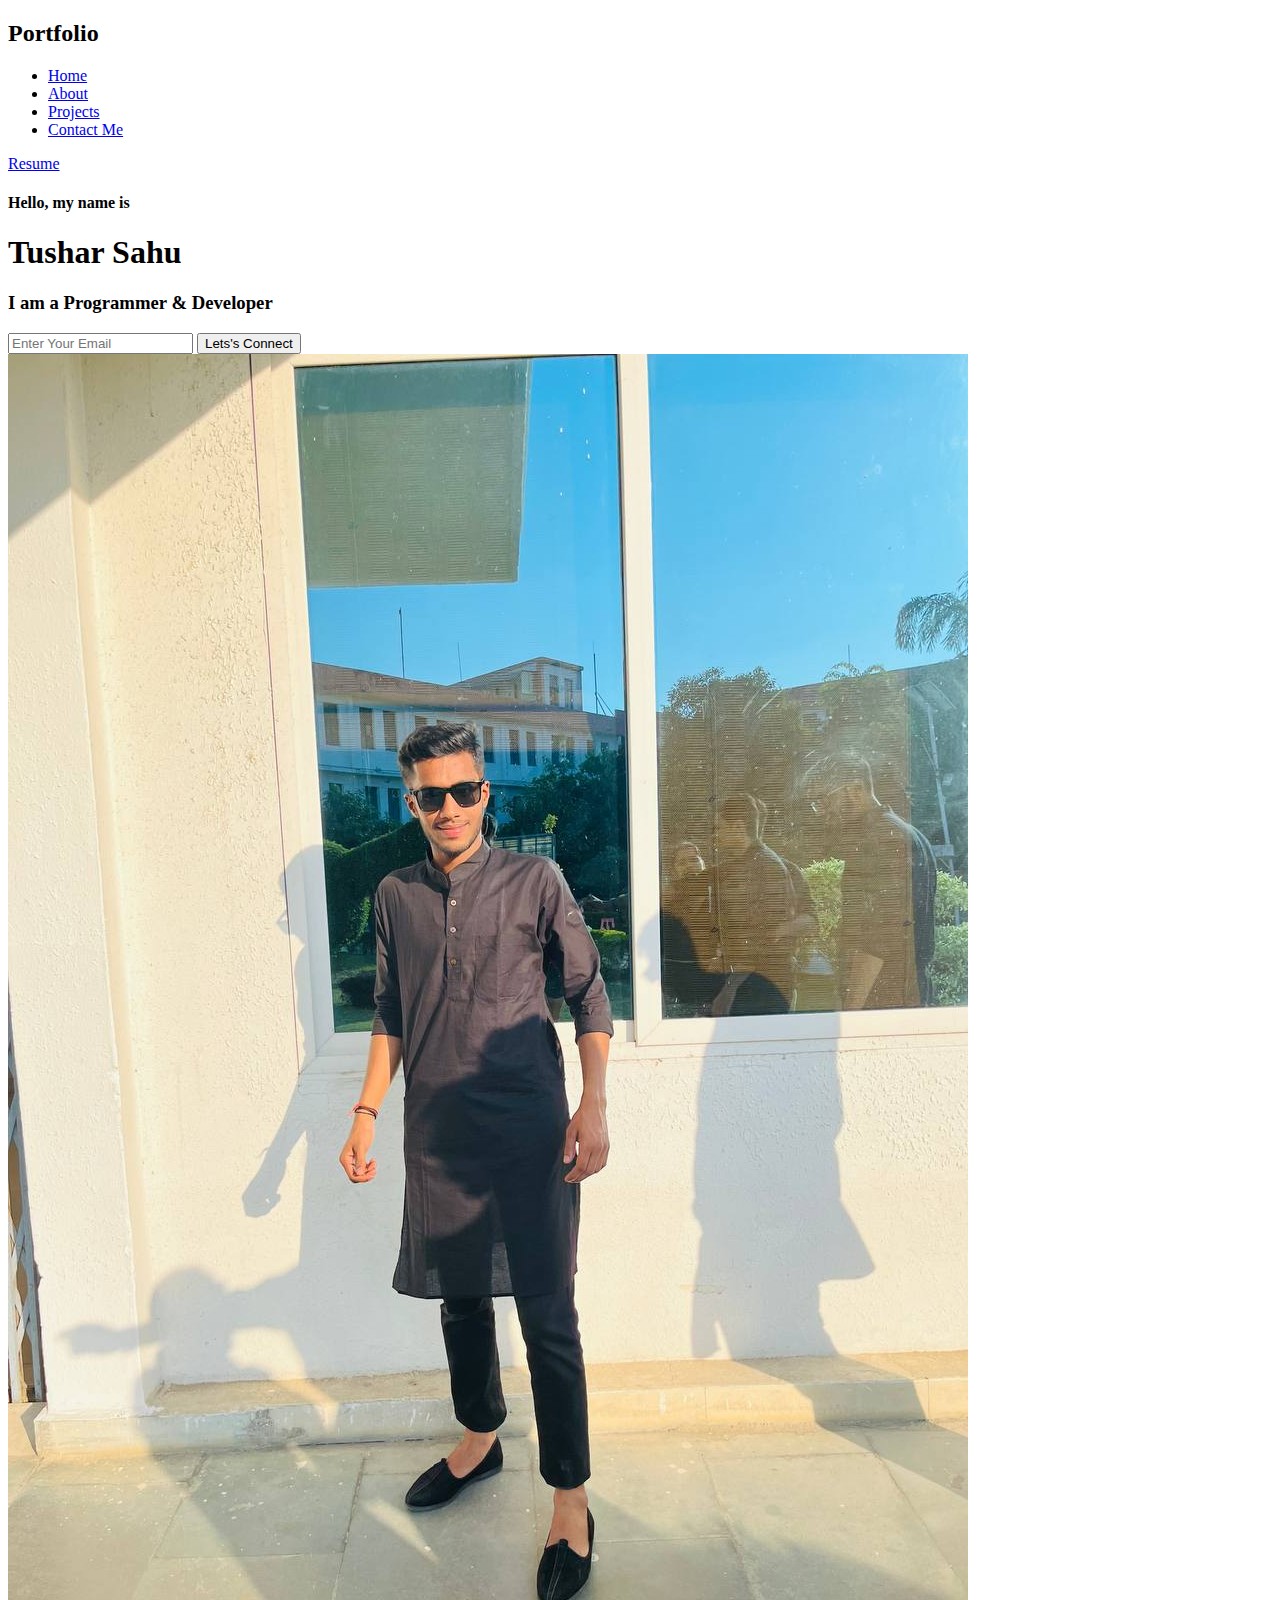
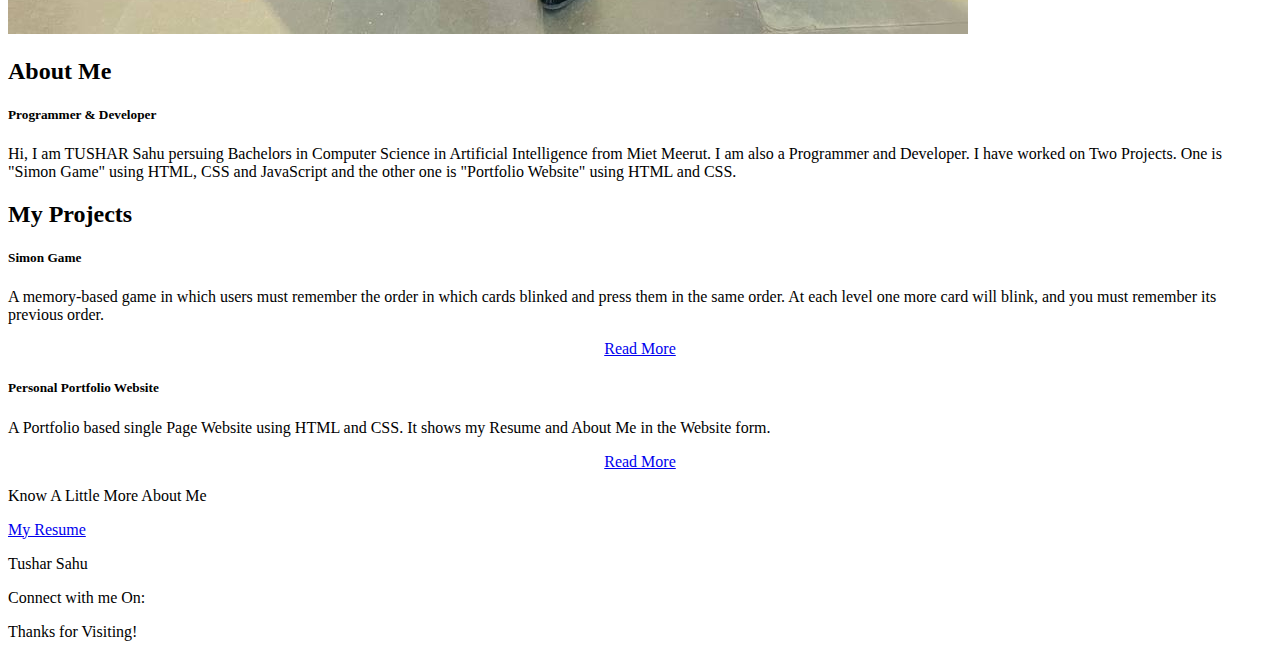
==== index.html @ 695680e6 "Update and rename pw.html to index.html" ====
<!DOCTYPE html>
<html>

<head>
    <title>Portfolio Website</title>
    <link rel="stylesheet" type="text/css" href="C:\Users\TUSHAR\Desktop\tushar\styles.css" />
    <link rel="preconnect" href="https://fonts.google.com" />
    <link href="https://fonts.googleapis.com/css2?family=Josefin+Sans:ital,wght@0,100;0,200;0,300;0,400;0,500;0,600;0,700;1,100;1,200;1,300;1,400;1,500;1,600;1,700&display=swap" rel="stylesheet" />

    <link rel="stylesheet" href="https://cdnjs.cloudflare.com/ajax/libs/font-awesome/6.2.1/css/all.min.css" integrity="sha512-MV7K8+y+gLIBoVD59lQIYicR65iaqukzvf/nwasF0nqhPay5w/9lJmVM2hMDcnK1OnMGCdVK+iQrJ7lzPJQd1w==" crossorigin="anonymous" referrerpolicy="no-referrer"
    />
</head>

<body>
    <! ----hero Section start---->
    <div class="hero">
        <nav>
            <h2 class="logo">Portfo<span>lio</span></a>
            </h2>
            <ul>
                <li><a href="index.html">Home</a></li>
                <li><a href="#about">About</a></li>
                <li><a href="#projects">Projects</a></li>

                <li><a href="#contact">Contact Me</a></li>
            </ul>
            <a target="_blank" href="https://drive.google.com/file/d/1-eAgjXFrs5FPH6Qx-sFfSNv0bBXKA8BV/view?usp=drive_link" class="btn">Resume</a>
        </nav>
        <div class="content">
            <h4>Hello, my name is</h4>
            <h1>Tushar<span> Sahu</span></h1>
            <h3>I am a Programmer & Developer</h3>
            <div class="newslatter">
                <form>
                    <input type="email" name="email" id="mail" placeholder="Enter Your Email">
                    <input type="submit" name="submit" value="Lets's Connect">
                </form>
            </div>
        </div>
    </div>
    <!--About Section Start-->
    <section id="about" class="about">
        <div class="main">
            <img src="sahu.jpg" alt="Profile Image">
            <div class="about-text">
                <h2>About Me</h2>
                <h5>Programmer<span> & Developer</span></h5>
                <p>Hi, I am TUSHAR Sahu persuing Bachelors in Computer Science in Artificial Intelligence from Miet Meerut. I am also a Programmer and Developer. I have worked on Two Projects. One is "Simon Game" using HTML, CSS and JavaScript and the other
                    one is "Portfolio Website" using HTML and CSS.</p>
            </div>
        </div>
    </section>
    <!--Projects Section Start-->
    <div id="projects" class="projects">
        <div class="title">
            <h2>My Projects</h2>
        </div>
        <div class="box">
            <div class="card">
                <i class="fa-solid fa-gamepad"></i>
                <h5>Simon Game</h5>
                <div class="pra">
                    <p>
                        A memory-based game in which users must remember the order in which cards blinked and press them in the same order. At each level one more card will blink, and you must remember its previous order.
                    </p>
                    <p style="text-align: center;">
                        <a class="button" href="https://sahu-tush.github.io/SIMON-GAME/">Read More</a>
                    </p>
                </div>
            </div>
            <div class="card">
                <i class="fa-solid fa-briefcase"></i>
                <h5>Personal Portfolio Website</h5>
                <div class="pra">
                    <p>
                        A Portfolio based single Page Website using HTML and CSS. It shows my Resume and About Me in the Website form.
                    </p>
                    <p style="text-align: center;">
                        <a class="button" href="#">Read More</a>
                    </p>
                </div>
            </div>
        </div>
    </div>
    <!--Contact Me-->
    <div class="contact-me">
        <p>Know A Little More About Me</p>
        <a target="_blank" class="button-two" href="https://drive.google.com/file/d/1-eAgjXFrs5FPH6Qx-sFfSNv0bBXKA8BV/view?usp=drive_link">My Resume</a>
    </div>
    <!--Footer Start-->
    <footer id="contact">
        <p>Tushar Sahu</p>
        <p>Connect with me On:</p>
        <div class="social">
            <a href="https://github.com/SAHU-TUSH"><i class="fa-brands fa-github"></i></a>
            <a href="https://www.codingninjas.com/studio/profile/89727eab-53a9-4434-a4d4-520450b272b6"><i class="fa-solid fa-code"></i></a>
            <a target="_blank" href="https://www.linkedin.com/in/tushar-sahu-950265205/"><i class="fa-brands fa-linkedin"></i></a>
        </div>
        <p class="end">Thanks for Visiting!</p>
    </footer>
</body>

</html>
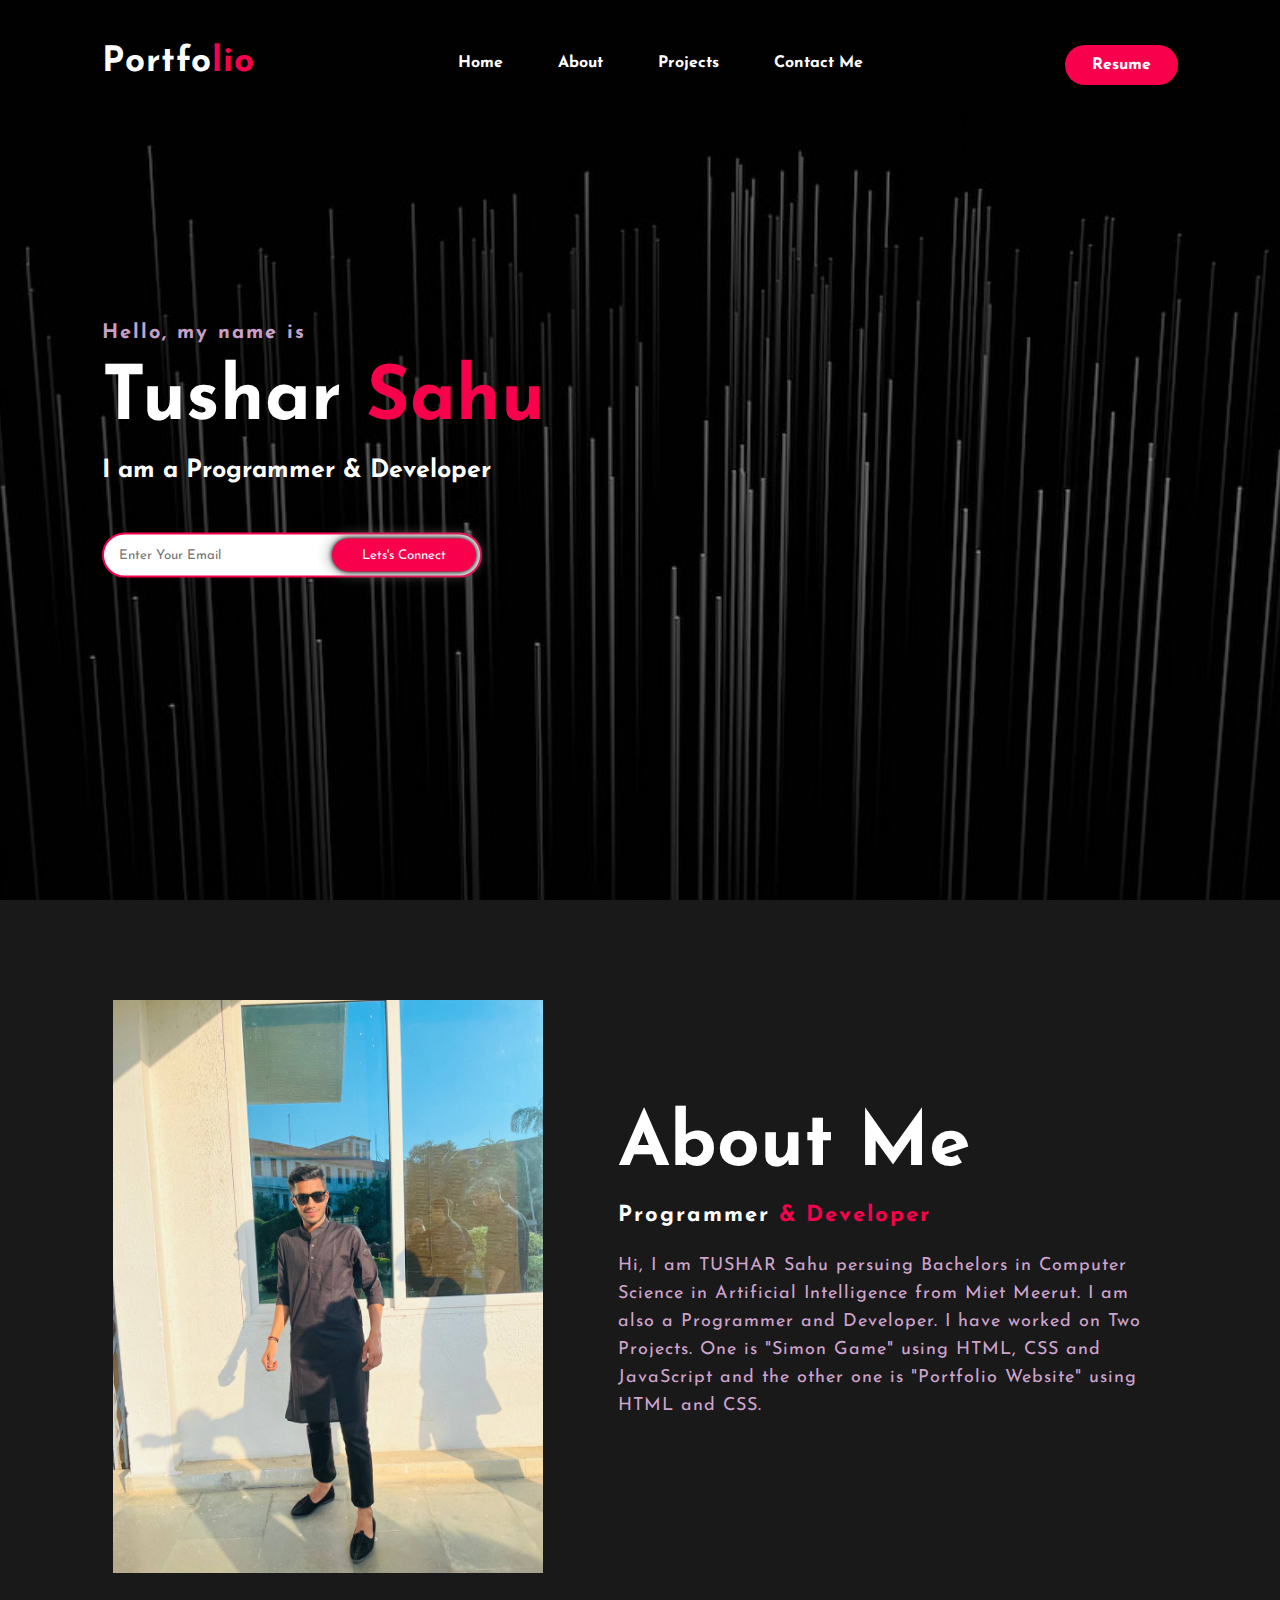
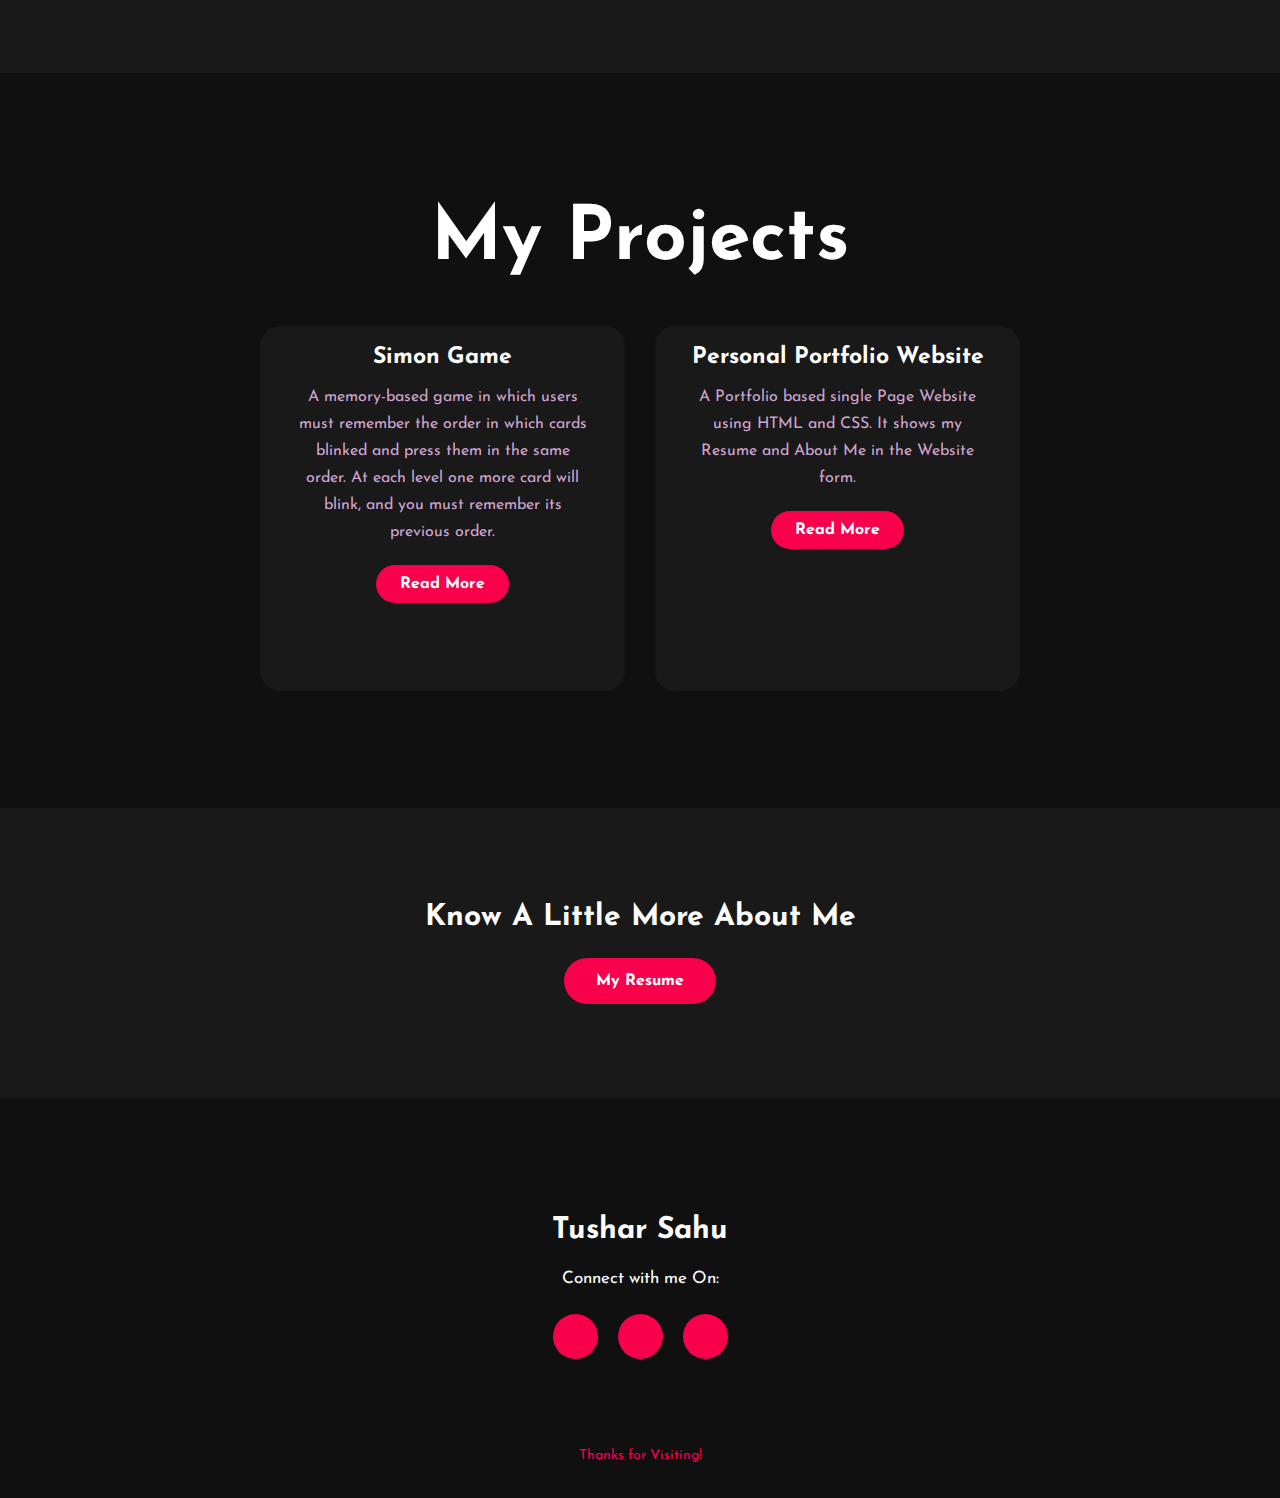
==== commit 76e6e780: "Update index.html" ====
--- a/index.html
+++ b/index.html
@@ -3,7 +3,7 @@
 
 <head>
     <title>Portfolio Website</title>
-    <link rel="stylesheet" type="text/css" href="C:\Users\TUSHAR\Desktop\tushar\styles.css" />
+    <link rel="stylesheet" type="text/css" href="styles.css">
     <link rel="preconnect" href="https://fonts.google.com" />
     <link href="https://fonts.googleapis.com/css2?family=Josefin+Sans:ital,wght@0,100;0,200;0,300;0,400;0,500;0,600;0,700;1,100;1,200;1,300;1,400;1,500;1,600;1,700&display=swap" rel="stylesheet" />
 
--- a/styles.css
+++ b/styles.css
@@ -0,0 +1,347 @@
+* {
+    padding: 0;
+    margin: 0;
+    font-family: 'Josefin Sans', sans-serif;
+    box-sizing: border-box;
+    scroll-behavior: smooth;
+}
+
+.hero {
+    height: 100vh;
+    width: 100%;
+    background-image: url("back (1).jpg");
+    background-size: cover;
+    background-position: center;
+}
+
+nav {
+    display: flex;
+    back (1).jpg align-items: center;
+    justify-content: space-between;
+    padding-top: 45px;
+    padding-left: 8%;
+    padding-right: 8%;
+}
+
+.logo {
+    color: white;
+    font-size: 35px;
+    letter-spacing: 1px;
+    cursor: pointer;
+}
+
+span {
+    color: #f9004d;
+}
+
+nav ul li {
+    list-style-type: none;
+    display: inline-block;
+    padding: 10px 25px;
+}
+
+nav ul li a {
+    color: white;
+    text-decoration: none;
+    font-weight: bold;
+    text-transform: capitalize;
+}
+
+nav ul li a:hover {
+    color: #f9004d;
+    transition: .4s;
+}
+
+.btn {
+    background-color: #f9004d;
+    color: white;
+    text-decoration: none;
+    border: 2px solid transparent;
+    font-weight: bold;
+    padding: 10px 25px;
+    border-radius: 30px;
+    transition: transform .4s;
+}
+
+.btn:hover {
+    transform: scale(1.2);
+}
+
+.content {
+    position: absolute;
+    top: 50%;
+    left: 8%;
+    transform: translateY(-50%);
+}
+
+h1 {
+    color: white;
+    margin: 20px 0px 20px;
+    font-size: 75px;
+}
+
+h3 {
+    color: white;
+    font-size: 25px;
+    margin-bottom: 50px;
+}
+
+h4 {
+    color: #fcfc;
+    letter-spacing: 2px;
+    font-size: 20px;
+}
+
+.newslatter form {
+    width: 380px;
+    max-width: 100%;
+    position: relative;
+}
+
+.newslatter form input:first-child {
+    display: inline-block;
+    width: 100%;
+    padding: 14px 130px 14px 15px;
+    border: 2px solid #f9004d;
+    outline: none;
+    border-radius: 30px;
+}
+
+.newslatter form input:last-child {
+    position: absolute;
+    display: inline-block;
+    outline: none;
+    border: none;
+    padding: 10px 30px;
+    border-radius: 30px;
+    background-color: #f9004d;
+    color: white;
+    box-shadow: 0px 0px 5px #000, 0px 0px 15px #858585;
+    top: 6px;
+    right: 6px;
+}
+
+.about {
+    width: 100%;
+    padding: 100px 0px;
+    background-color: #191919;
+}
+
+.about img {
+    height: auto;
+    width: 430px;
+}
+
+.about-text {
+    width: 550px;
+}
+
+.main {
+    width: 1130px;
+    max-width: 95%;
+    margin: 0 auto;
+    display: flex;
+    align-items: center;
+    justify-content: space-around;
+}
+
+.about-text h2 {
+    color: white;
+    font-size: 75px;
+    text-transform: capitalize;
+    margin-bottom: 20px;
+}
+
+.about-text h5 {
+    color: white;
+    letter-spacing: 2px;
+    font-size: 22px;
+    margin-bottom: 25px;
+    text-transform: capitalize;
+}
+
+.about-text p {
+    color: #fcfc;
+    letter-spacing: 1px;
+    line-height: 28px;
+    font-size: 18px;
+    margin-bottom: 45px;
+}
+
+button {
+    background-color: #f9004d;
+    color: white;
+    text-decoration: none;
+    border: 2px solid transparent;
+    font-weight: bold;
+    padding: 13px 30px;
+    border-radius: 30px;
+    transition: .4s;
+}
+
+button:hover {
+    background-color: transparent;
+    border: 2px solid #f9004d;
+    cursor: pointer;
+}
+
+.projects {
+    background: #101010;
+    width: 100%;
+    padding: 100px 0px;
+}
+
+.title h2 {
+    color: white;
+    font-size: 75px;
+    width: 1130px;
+    margin: 30px auto;
+    text-align: center;
+}
+
+.box {
+    display: flex;
+    justify-content: center;
+    align-items: center;
+    min-height: 400px;
+}
+
+.card {
+    height: 365px;
+    width: 365px;
+    padding: 20px 35px;
+    background: #191919;
+    border-radius: 20px;
+    margin: 15px;
+    position: relative;
+    overflow: hidden;
+    text-align: center;
+}
+
+.card i {
+    font-size: 50px;
+    display: block;
+    text-align: center;
+    margin: 25px, 0px;
+    color: #f9004d;
+}
+
+h5 {
+    color: white;
+    font-size: 23px;
+    margin-bottom: 15px;
+}
+
+.pra p {
+    color: #fcfc;
+    font-size: 16px;
+    line-height: 27px;
+    margin-bottom: 25px;
+}
+
+.card .button {
+    background-color: #f9004d;
+    color: white;
+    text-decoration: none;
+    border: 2px solid transparent;
+    font-weight: bold;
+    padding: 9px 22px;
+    border-radius: 30px;
+    transition: .4s;
+}
+
+.card .button:hover {
+    background-color: transparent;
+    border: 2px solid #f9004d;
+    cursor: pointer;
+}
+
+.contact-me {
+    width: 100%;
+    height: 290px;
+    background: #191919;
+    display: flex;
+    align-items: center;
+    flex-direction: column;
+    justify-content: center;
+}
+
+.contact-me p {
+    color: white;
+    font-size: 30px;
+    font-weight: bold;
+    margin-bottom: 25px;
+}
+
+.contact-me .button-two {
+    background-color: #f9004d;
+    color: white;
+    text-decoration: none;
+    border: 2px solid transparent;
+    font-weight: bold;
+    padding: 13px 30px;
+    border-radius: 30px;
+    transition: .4s;
+}
+
+.contact-me .button-two:hover {
+    background-color: transparent;
+    border: 2px solid #f9004d;
+    cursor: pointer;
+}
+
+footer {
+    position: relative;
+    width: 100%;
+    height: 400px;
+    background: #101010;
+    display: flex;
+    flex-direction: column;
+    align-items: center;
+    justify-content: center;
+}
+
+footer p:nth-child(1) {
+    font-size: 30px;
+    color: white;
+    margin-bottom: 20px;
+    font-weight: bold;
+}
+
+footer p:nth-child(2) {
+    color: white;
+    font-size: 17px;
+    width: 500px;
+    text-align: center;
+    line-height: 26px;
+}
+
+.social {
+    display: flex;
+}
+
+.social a {
+    width: 45px;
+    height: 45px;
+    display: flex;
+    align-items: center;
+    justify-content: center;
+    background: #f9004d;
+    border-radius: 50%;
+    margin: 22px 10px;
+    color: white;
+    text-decoration: none;
+    font-size: 20px;
+}
+
+.social a:hover {
+    transform: scale(1.3);
+    transition: .3s;
+}
+
+.end {
+    position: absolute;
+    color: #f9004d;
+    bottom: 35px;
+    font-size: 14px;
+}